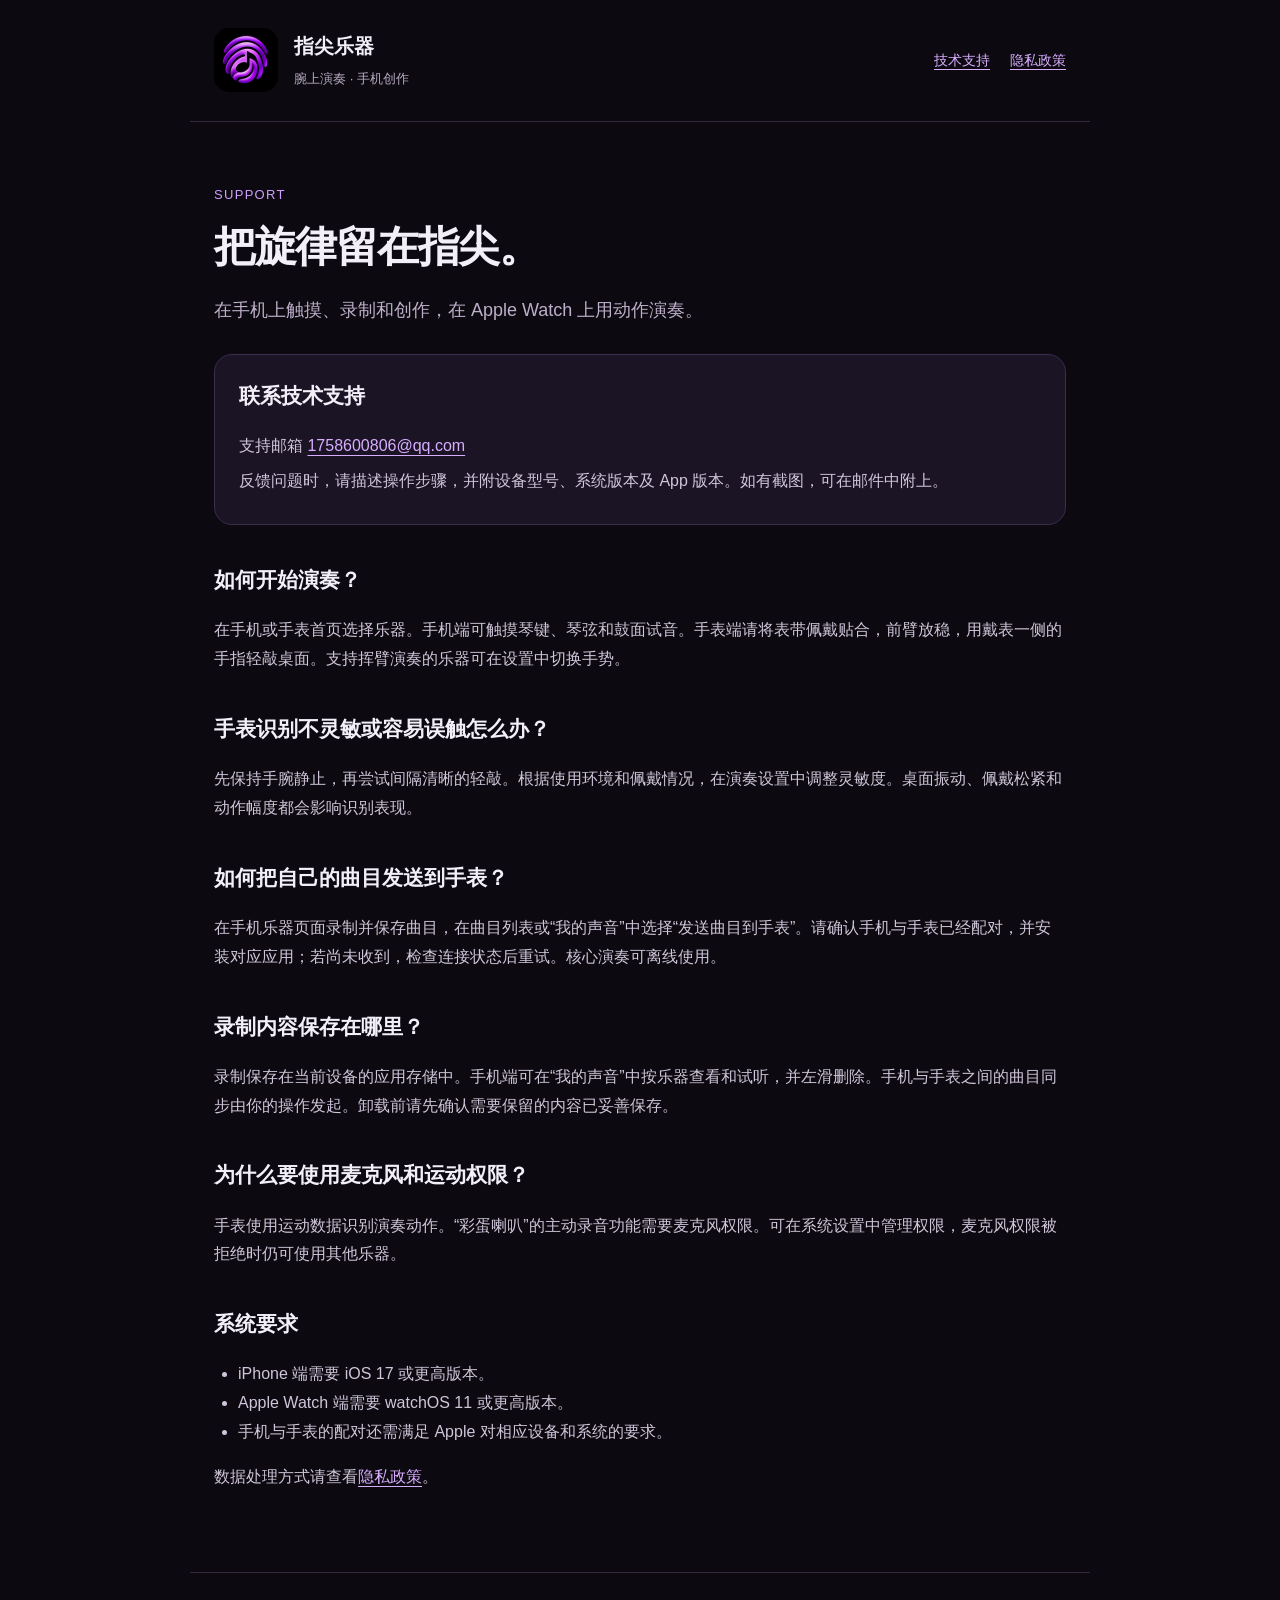
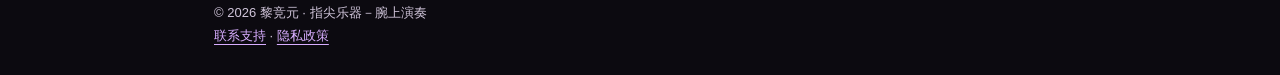
==== index.html @ 9e09577b "Publish support and privacy pages" ====
<!doctype html>
<html lang="zh-CN"><head><meta charset="utf-8"><meta name="viewport" content="width=device-width,initial-scale=1"><title>技术支持 · 指尖乐器</title><meta name="description" content="指尖乐器－腕上演奏的技术支持和隐私说明。"><link rel="icon" href="./icon.png"><link rel="stylesheet" href="./style.css"></head><body><header><img src="./icon.png" alt="指尖乐器紫色音符图标"><div><strong>指尖乐器</strong><small>腕上演奏 · 手机创作</small></div><nav aria-label="页面导航"><a href="./index.html">技术支持</a><a href="./privacy.html">隐私政策</a></nav></header><main><p class="tag">SUPPORT</p><h1>把旋律留在指尖。</h1><p class="lead">在手机上触摸、录制和创作，在 Apple Watch 上用动作演奏。</p><div class="contact"><h2 style="margin-top:0">联系技术支持</h2><p>支持邮箱 <a href="mailto:1758600806@qq.com">1758600806@qq.com</a></p><p>反馈问题时，请描述操作步骤，并附设备型号、系统版本及 App 版本。如有截图，可在邮件中附上。</p></div><h2>如何开始演奏？</h2><p>在手机或手表首页选择乐器。手机端可触摸琴键、琴弦和鼓面试音。手表端请将表带佩戴贴合，前臂放稳，用戴表一侧的手指轻敲桌面。支持挥臂演奏的乐器可在设置中切换手势。</p><h2>手表识别不灵敏或容易误触怎么办？</h2><p>先保持手腕静止，再尝试间隔清晰的轻敲。根据使用环境和佩戴情况，在演奏设置中调整灵敏度。桌面振动、佩戴松紧和动作幅度都会影响识别表现。</p><h2>如何把自己的曲目发送到手表？</h2><p>在手机乐器页面录制并保存曲目，在曲目列表或“我的声音”中选择“发送曲目到手表”。请确认手机与手表已经配对，并安装对应应用；若尚未收到，检查连接状态后重试。核心演奏可离线使用。</p><h2>录制内容保存在哪里？</h2><p>录制保存在当前设备的应用存储中。手机端可在“我的声音”中按乐器查看和试听，并左滑删除。手机与手表之间的曲目同步由你的操作发起。卸载前请先确认需要保留的内容已妥善保存。</p><h2>为什么要使用麦克风和运动权限？</h2><p>手表使用运动数据识别演奏动作。“彩蛋喇叭”的主动录音功能需要麦克风权限。可在系统设置中管理权限，麦克风权限被拒绝时仍可使用其他乐器。</p><h2>系统要求</h2><ul><li>iPhone 端需要 iOS 17 或更高版本。</li><li>Apple Watch 端需要 watchOS 11 或更高版本。</li><li>手机与手表的配对还需满足 Apple 对相应设备和系统的要求。</li></ul><p>数据处理方式请查看<a href="./privacy.html">隐私政策</a>。</p></main><footer><p>© 2026 黎竞元 · 指尖乐器－腕上演奏</p><p><a href="mailto:1758600806@qq.com">联系支持</a> · <a href="./privacy.html">隐私政策</a></p></footer></body></html>
---- style.css ----
*{box-sizing:border-box}html{color-scheme:dark}body{margin:0;background:#0c0a10;color:#f3eff8;font-family:-apple-system,BlinkMacSystemFont,"PingFang SC","Microsoft YaHei",sans-serif;line-height:1.8}a{color:#d8adff;text-underline-offset:4px}a:focus-visible{outline:2px solid #d8adff;outline-offset:5px}header,main,footer{max-width:900px;margin:auto;padding:28px 24px}header{display:flex;align-items:center;gap:16px;border-bottom:1px solid #33283f}header img{width:64px;height:64px;border-radius:15px}header strong{display:block;font-size:20px}header small{color:#b6a9c1}nav{margin-left:auto;display:flex;gap:20px}nav a{white-space:nowrap;font-size:14px}main{padding-top:48px;padding-bottom:64px}h1{font-size:clamp(28px,5vw,42px);line-height:1.35;letter-spacing:-.03em;margin:0 0 12px}h2{font-size:21px;margin-top:36px}p,li{color:#d0c5da}ul,ol{padding-left:24px}.lead{font-size:18px;color:#bdafca}.tag{font-size:13px;color:#ce9eff;letter-spacing:.1em}.contact{padding:22px 24px;margin:28px 0;background:#1b1425;border:1px solid #3c2c50;border-radius:18px}.contact p{margin:6px 0}footer{font-size:13px;border-top:1px solid #33283f;color:#b6a9c1}footer p{margin:0}@media(max-width:560px){header{flex-wrap:wrap}nav{width:100%;margin-left:80px}header,main,footer{padding-left:20px;padding-right:20px}}
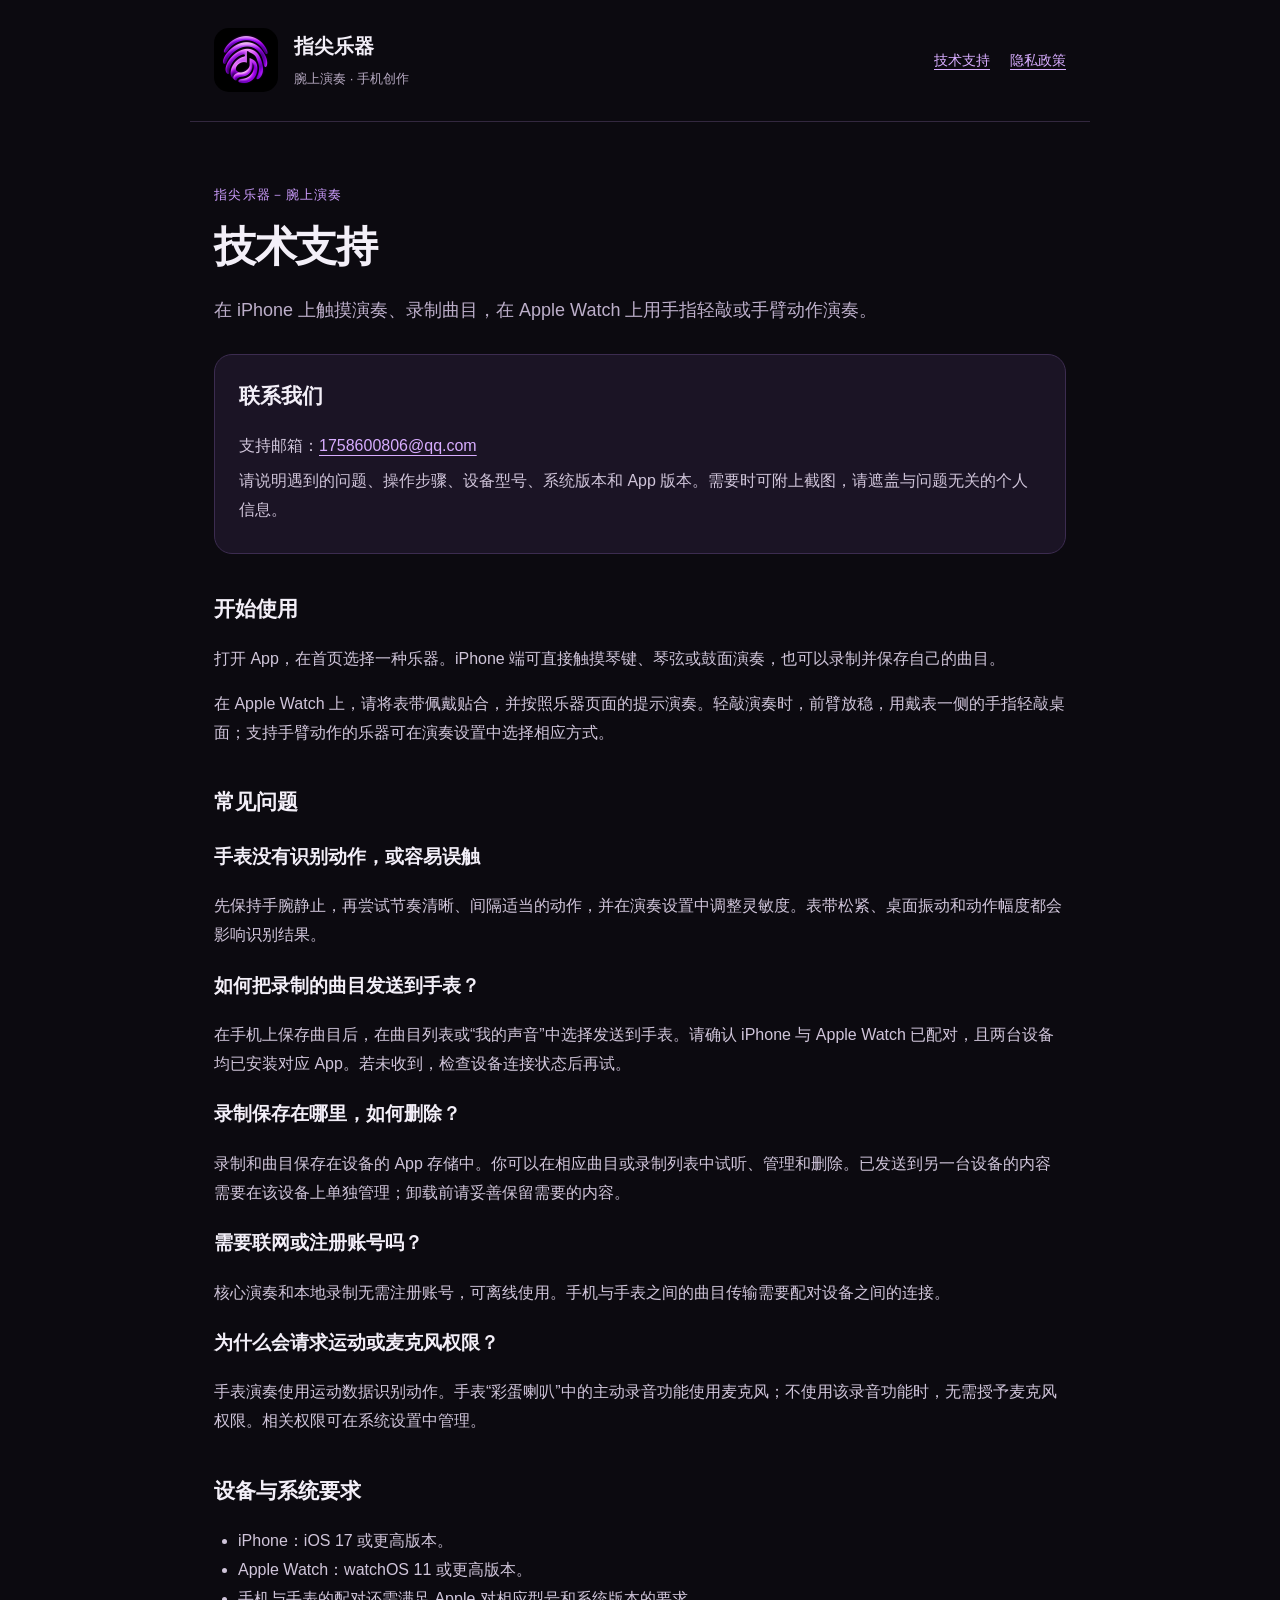
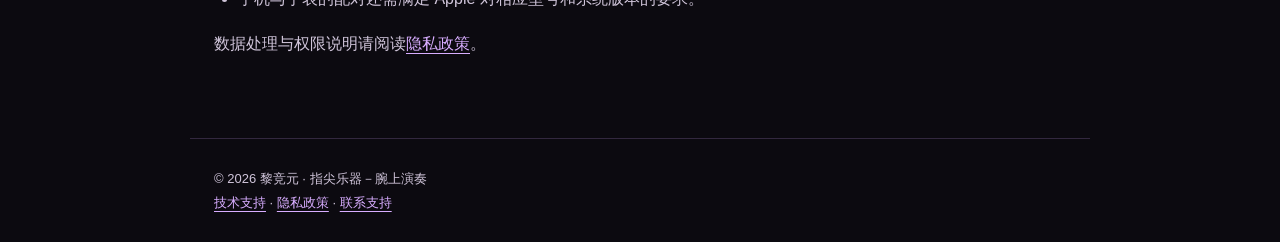
==== commit a8af71cb: "Rewrite index.html with app-specific support and privacy information" ====
--- a/index.html
+++ b/index.html
@@ -1,2 +1,40 @@
 <!doctype html>
-<html lang="zh-CN"><head><meta charset="utf-8"><meta name="viewport" content="width=device-width,initial-scale=1"><title>技术支持 · 指尖乐器</title><meta name="description" content="指尖乐器－腕上演奏的技术支持和隐私说明。"><link rel="icon" href="./icon.png"><link rel="stylesheet" href="./style.css"></head><body><header><img src="./icon.png" alt="指尖乐器紫色音符图标"><div><strong>指尖乐器</strong><small>腕上演奏 · 手机创作</small></div><nav aria-label="页面导航"><a href="./index.html">技术支持</a><a href="./privacy.html">隐私政策</a></nav></header><main><p class="tag">SUPPORT</p><h1>把旋律留在指尖。</h1><p class="lead">在手机上触摸、录制和创作，在 Apple Watch 上用动作演奏。</p><div class="contact"><h2 style="margin-top:0">联系技术支持</h2><p>支持邮箱 <a href="mailto:1758600806@qq.com">1758600806@qq.com</a></p><p>反馈问题时，请描述操作步骤，并附设备型号、系统版本及 App 版本。如有截图，可在邮件中附上。</p></div><h2>如何开始演奏？</h2><p>在手机或手表首页选择乐器。手机端可触摸琴键、琴弦和鼓面试音。手表端请将表带佩戴贴合，前臂放稳，用戴表一侧的手指轻敲桌面。支持挥臂演奏的乐器可在设置中切换手势。</p><h2>手表识别不灵敏或容易误触怎么办？</h2><p>先保持手腕静止，再尝试间隔清晰的轻敲。根据使用环境和佩戴情况，在演奏设置中调整灵敏度。桌面振动、佩戴松紧和动作幅度都会影响识别表现。</p><h2>如何把自己的曲目发送到手表？</h2><p>在手机乐器页面录制并保存曲目，在曲目列表或“我的声音”中选择“发送曲目到手表”。请确认手机与手表已经配对，并安装对应应用；若尚未收到，检查连接状态后重试。核心演奏可离线使用。</p><h2>录制内容保存在哪里？</h2><p>录制保存在当前设备的应用存储中。手机端可在“我的声音”中按乐器查看和试听，并左滑删除。手机与手表之间的曲目同步由你的操作发起。卸载前请先确认需要保留的内容已妥善保存。</p><h2>为什么要使用麦克风和运动权限？</h2><p>手表使用运动数据识别演奏动作。“彩蛋喇叭”的主动录音功能需要麦克风权限。可在系统设置中管理权限，麦克风权限被拒绝时仍可使用其他乐器。</p><h2>系统要求</h2><ul><li>iPhone 端需要 iOS 17 或更高版本。</li><li>Apple Watch 端需要 watchOS 11 或更高版本。</li><li>手机与手表的配对还需满足 Apple 对相应设备和系统的要求。</li></ul><p>数据处理方式请查看<a href="./privacy.html">隐私政策</a>。</p></main><footer><p>© 2026 黎竞元 · 指尖乐器－腕上演奏</p><p><a href="mailto:1758600806@qq.com">联系支持</a> · <a href="./privacy.html">隐私政策</a></p></footer></body></html>+<html lang="zh-CN">
+<head>
+<meta charset="utf-8">
+<meta name="viewport" content="width=device-width,initial-scale=1">
+<title>技术支持｜指尖乐器－腕上演奏</title>
+<meta name="description" content="指尖乐器－腕上演奏的使用帮助、设备要求和支持联系方式。">
+<link rel="icon" href="./icon.png">
+<link rel="stylesheet" href="./style.css">
+</head>
+<body>
+<header><img src="./icon.png" alt="指尖乐器图标" width="64" height="64"><div><strong>指尖乐器</strong><small>腕上演奏 · 手机创作</small></div><nav aria-label="页面导航"><a href="./index.html" aria-current="page">技术支持</a><a href="./privacy.html">隐私政策</a></nav></header>
+<main><p class="tag">指尖乐器－腕上演奏</p><h1>技术支持</h1>
+<p class="lead">在 iPhone 上触摸演奏、录制曲目，在 Apple Watch 上用手指轻敲或手臂动作演奏。</p>
+<section class="contact" aria-labelledby="contact-heading">
+<h2 id="contact-heading" style="margin-top:0">联系我们</h2>
+<p>支持邮箱：<a href="mailto:1758600806@qq.com">1758600806@qq.com</a></p>
+<p>请说明遇到的问题、操作步骤、设备型号、系统版本和 App 版本。需要时可附上截图，请遮盖与问题无关的个人信息。</p>
+</section>
+<h2>开始使用</h2>
+<p>打开 App，在首页选择一种乐器。iPhone 端可直接触摸琴键、琴弦或鼓面演奏，也可以录制并保存自己的曲目。</p>
+<p>在 Apple Watch 上，请将表带佩戴贴合，并按照乐器页面的提示演奏。轻敲演奏时，前臂放稳，用戴表一侧的手指轻敲桌面；支持手臂动作的乐器可在演奏设置中选择相应方式。</p>
+<h2>常见问题</h2>
+<h3>手表没有识别动作，或容易误触</h3>
+<p>先保持手腕静止，再尝试节奏清晰、间隔适当的动作，并在演奏设置中调整灵敏度。表带松紧、桌面振动和动作幅度都会影响识别结果。</p>
+<h3>如何把录制的曲目发送到手表？</h3>
+<p>在手机上保存曲目后，在曲目列表或“我的声音”中选择发送到手表。请确认 iPhone 与 Apple Watch 已配对，且两台设备均已安装对应 App。若未收到，检查设备连接状态后再试。</p>
+<h3>录制保存在哪里，如何删除？</h3>
+<p>录制和曲目保存在设备的 App 存储中。你可以在相应曲目或录制列表中试听、管理和删除。已发送到另一台设备的内容需要在该设备上单独管理；卸载前请妥善保留需要的内容。</p>
+<h3>需要联网或注册账号吗？</h3>
+<p>核心演奏和本地录制无需注册账号，可离线使用。手机与手表之间的曲目传输需要配对设备之间的连接。</p>
+<h3>为什么会请求运动或麦克风权限？</h3>
+<p>手表演奏使用运动数据识别动作。手表“彩蛋喇叭”中的主动录音功能使用麦克风；不使用该录音功能时，无需授予麦克风权限。相关权限可在系统设置中管理。</p>
+<h2>设备与系统要求</h2>
+<ul><li>iPhone：iOS 17 或更高版本。</li><li>Apple Watch：watchOS 11 或更高版本。</li><li>手机与手表的配对还需满足 Apple 对相应型号和系统版本的要求。</li></ul>
+<p>数据处理与权限说明请阅读<a href="./privacy.html">隐私政策</a>。</p>
+</main>
+<footer><p>© 2026 黎竞元 · 指尖乐器－腕上演奏</p><p><a href="./index.html">技术支持</a> · <a href="./privacy.html">隐私政策</a> · <a href="mailto:1758600806@qq.com">联系支持</a></p></footer>
+</body>
+</html>
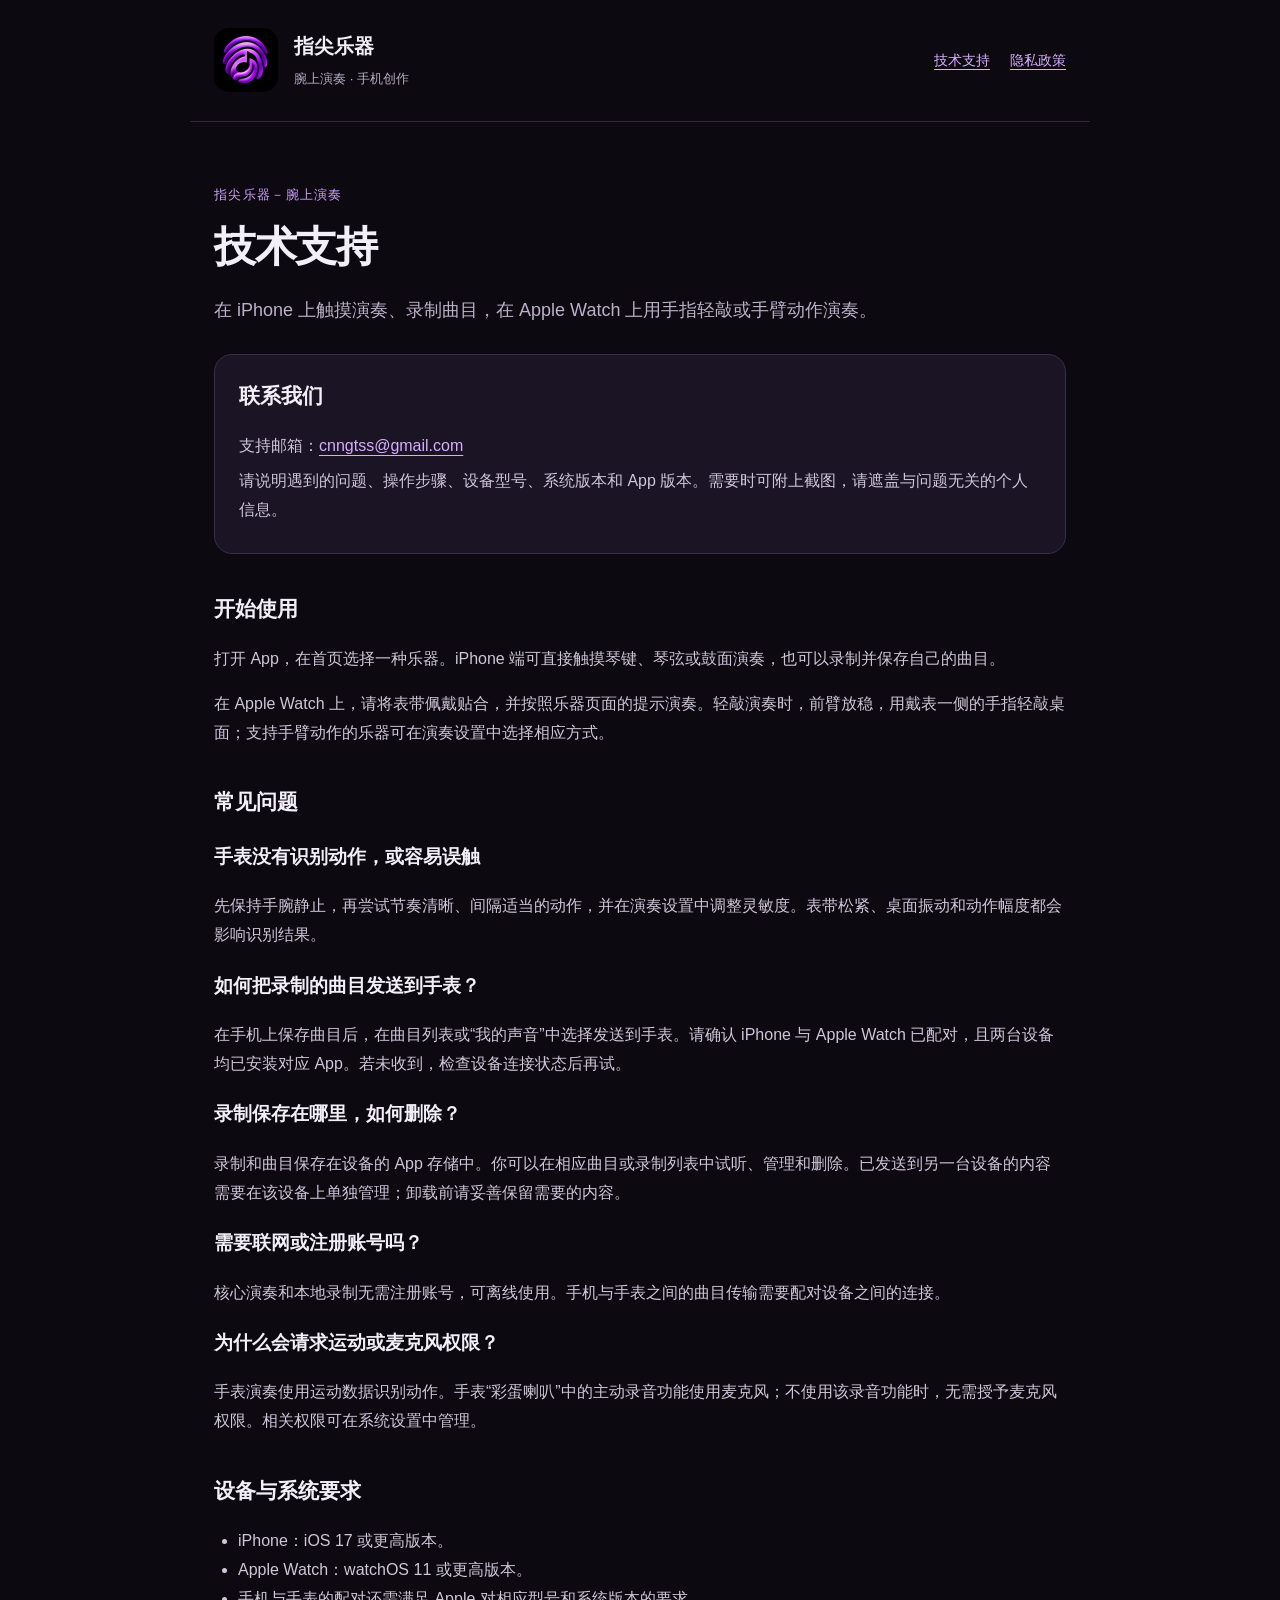
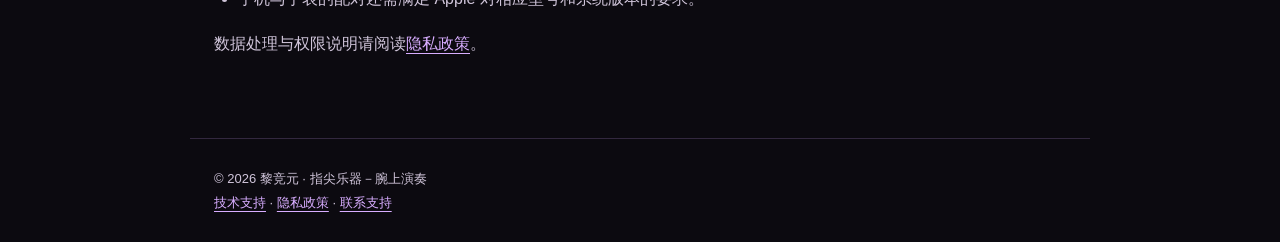
==== commit bf21a85b: "Update contact email to cnngtss@gmail.com" ====
--- a/index.html
+++ b/index.html
@@ -14,7 +14,7 @@
 <p class="lead">在 iPhone 上触摸演奏、录制曲目，在 Apple Watch 上用手指轻敲或手臂动作演奏。</p>
 <section class="contact" aria-labelledby="contact-heading">
 <h2 id="contact-heading" style="margin-top:0">联系我们</h2>
-<p>支持邮箱：<a href="mailto:1758600806@qq.com">1758600806@qq.com</a></p>
+<p>支持邮箱：<a href="mailto:cnngtss@gmail.com">cnngtss@gmail.com</a></p>
 <p>请说明遇到的问题、操作步骤、设备型号、系统版本和 App 版本。需要时可附上截图，请遮盖与问题无关的个人信息。</p>
 </section>
 <h2>开始使用</h2>
@@ -35,6 +35,6 @@
 <ul><li>iPhone：iOS 17 或更高版本。</li><li>Apple Watch：watchOS 11 或更高版本。</li><li>手机与手表的配对还需满足 Apple 对相应型号和系统版本的要求。</li></ul>
 <p>数据处理与权限说明请阅读<a href="./privacy.html">隐私政策</a>。</p>
 </main>
-<footer><p>© 2026 黎竞元 · 指尖乐器－腕上演奏</p><p><a href="./index.html">技术支持</a> · <a href="./privacy.html">隐私政策</a> · <a href="mailto:1758600806@qq.com">联系支持</a></p></footer>
+<footer><p>© 2026 黎竞元 · 指尖乐器－腕上演奏</p><p><a href="./index.html">技术支持</a> · <a href="./privacy.html">隐私政策</a> · <a href="mailto:cnngtss@gmail.com">联系支持</a></p></footer>
 </body>
 </html>
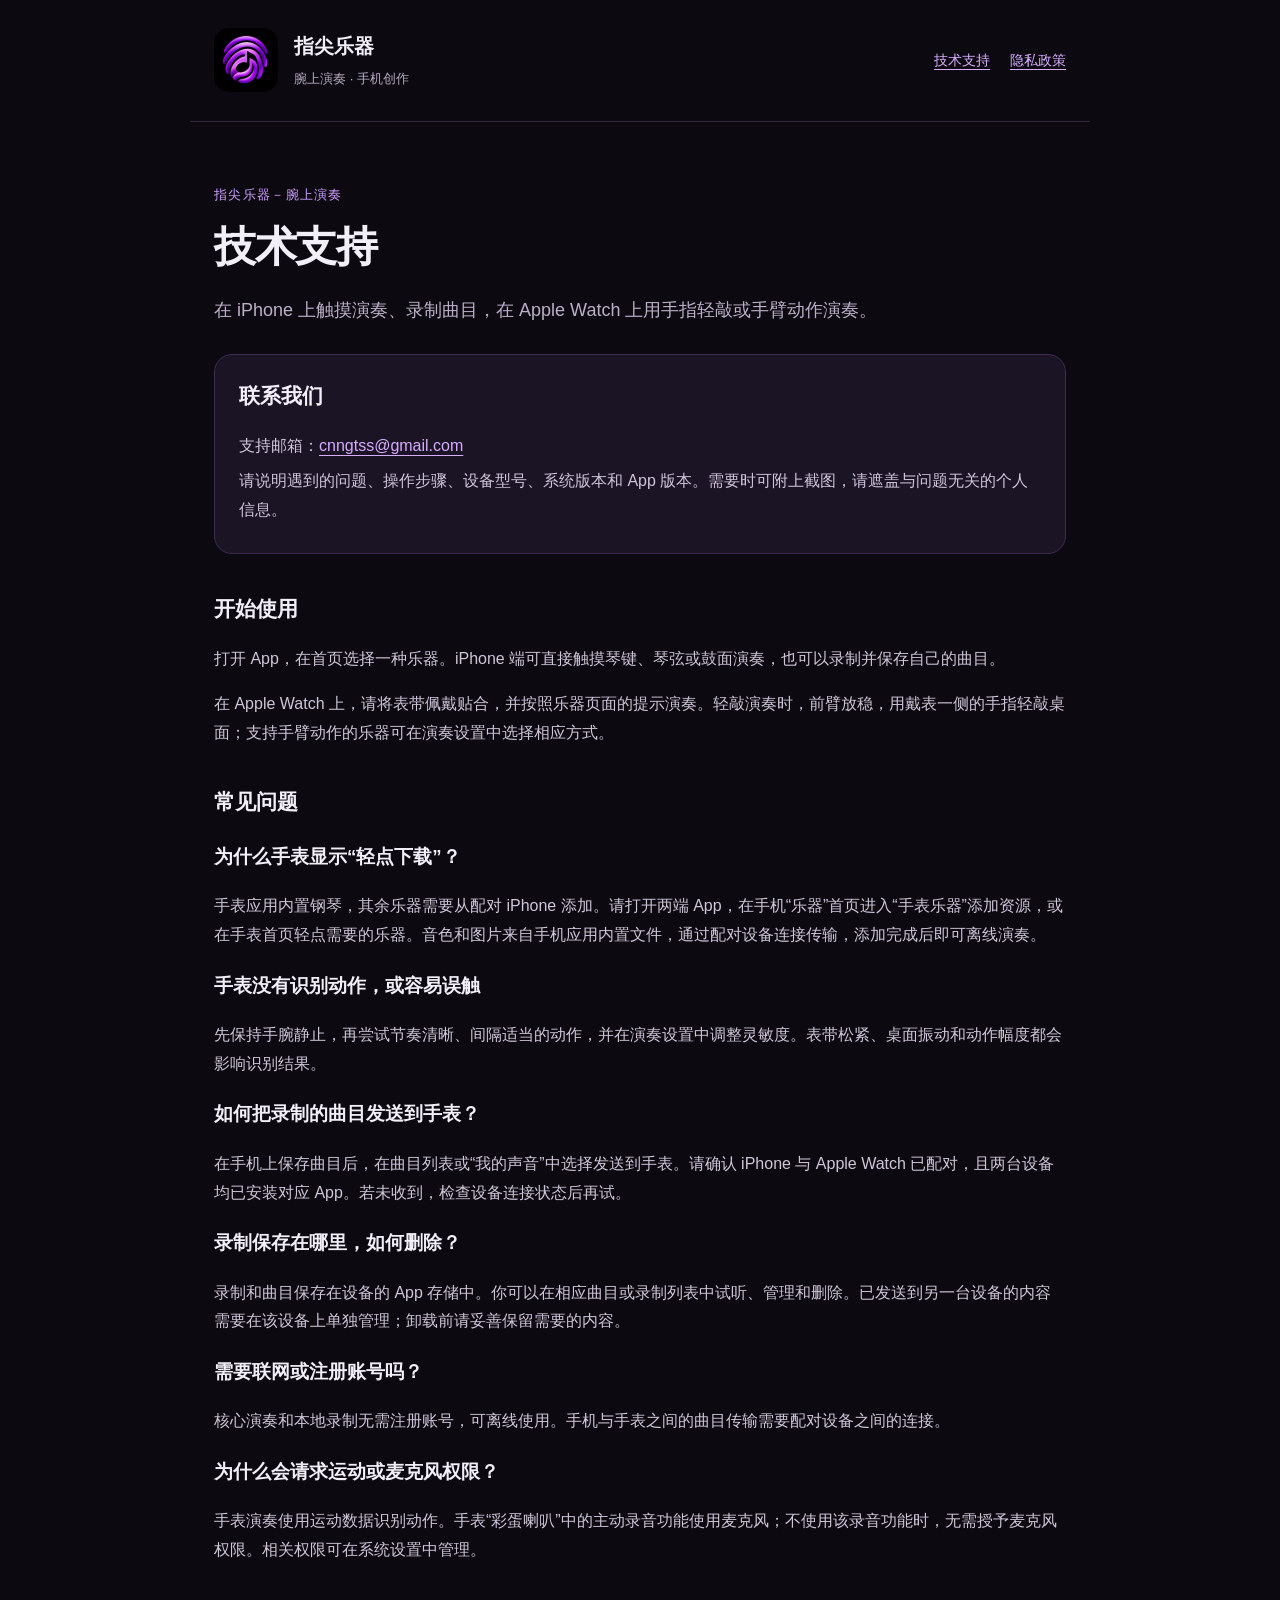
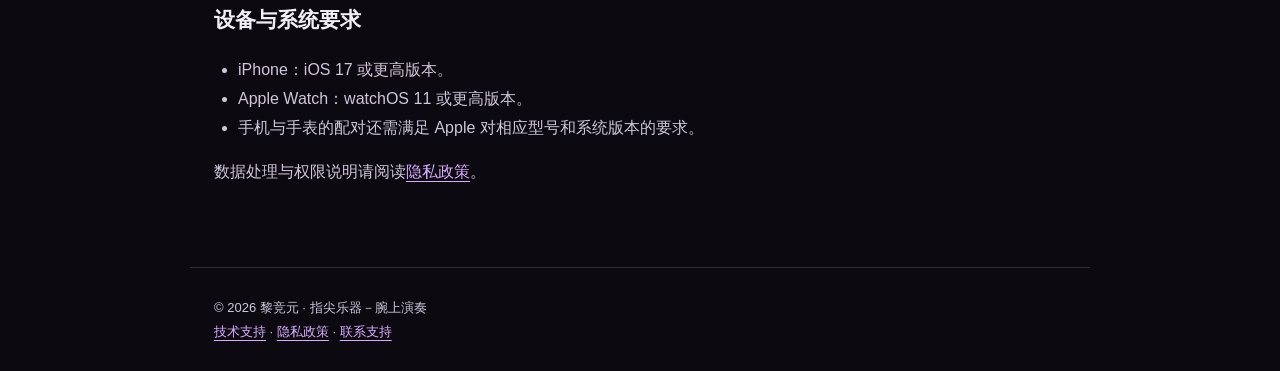
==== commit 0bc81ffc: "Explain local phone-to-watch instrument resources for release" ====
--- a/index.html
+++ b/index.html
@@ -21,6 +21,9 @@
 <p>打开 App，在首页选择一种乐器。iPhone 端可直接触摸琴键、琴弦或鼓面演奏，也可以录制并保存自己的曲目。</p>
 <p>在 Apple Watch 上，请将表带佩戴贴合，并按照乐器页面的提示演奏。轻敲演奏时，前臂放稳，用戴表一侧的手指轻敲桌面；支持手臂动作的乐器可在演奏设置中选择相应方式。</p>
 <h2>常见问题</h2>
+<h3>为什么手表显示“轻点下载”？</h3>
+<p>手表应用内置钢琴，其余乐器需要从配对 iPhone 添加。请打开两端 App，在手机“乐器”首页进入“手表乐器”添加资源，或在手表首页轻点需要的乐器。音色和图片来自手机应用内置文件，通过配对设备连接传输，添加完成后即可离线演奏。</p>
+
 <h3>手表没有识别动作，或容易误触</h3>
 <p>先保持手腕静止，再尝试节奏清晰、间隔适当的动作，并在演奏设置中调整灵敏度。表带松紧、桌面振动和动作幅度都会影响识别结果。</p>
 <h3>如何把录制的曲目发送到手表？</h3>
